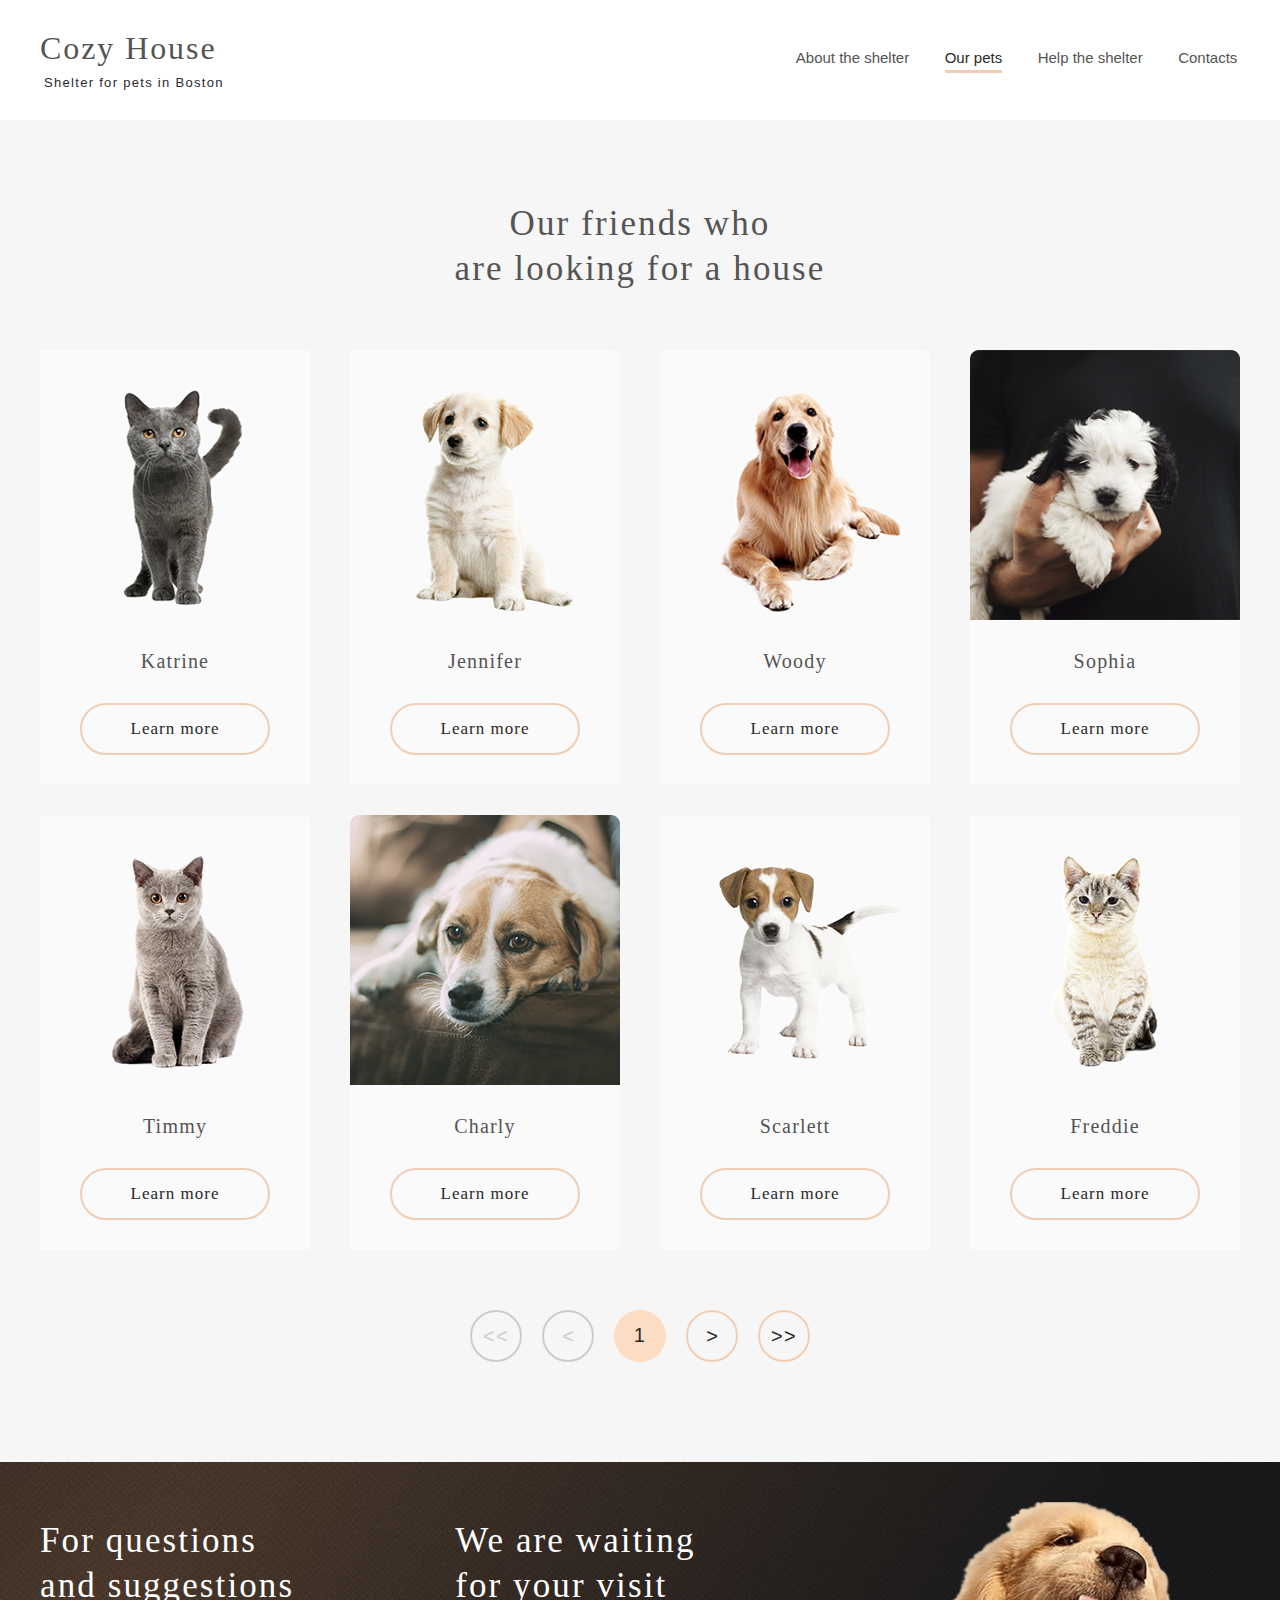
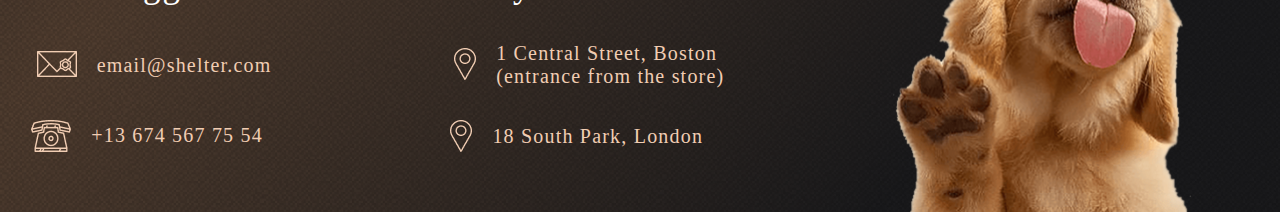
==== pages/pets/index.html @ ce68f72e "asrfgbhjkSDY" ====
<!DOCTYPE html>
<html lang="en">
<head>
  <meta charset="UTF-8">
  <meta name="viewport" content="width=device-width, initial-scale=1.0">
  <title>our pets</title>
  <link rel="stylesheet" href="style.css">
  <script src="script.js"></script>
</head>
<body>
  <header>
    <div class="header-container">
    <div class="logo">
      <h1 class="logo-text">Cozy House</h1>
      <p>Shelter for pets in Boston</p>
    </div>
    <div class="header-references">
      <ul>
        <li><a href="https://bartozzzz-main.netlify.app/">About the shelter</a></li>
        <li><a href="#" class="Our-pets-ref"><span>Our pets</span></a></li>
        <li><a href="#" class="Help-the-shelter-ref">Help the shelter</a></li>
        <li><a href="#footer-background" class="Contacts-ref">Contacts</a></li>
      </ul>
    </div>
  </div>
  </header>
  <section>
    <div class="our-friends">
      <h3>Our friends who<br>
      are looking for a house</h3>
      <div class="first-row-pets">
        <div class="card hover">
          <div class="katrine"></div>
          <p>Katrine</p>
          <button class="hover">Learn more</button>
        </div>
        <div class="card hover">
          <div class="jennifer"></div>
          <p>Jennifer</p>
          <button class="hover">Learn more</button>
        </div>
        <div class="card hover">
          <div class="woody"></div>
          <p>Woody</p>
          <button class="hover">Learn more</button>
        </div>
        <div class="card hover">
          <div class="sophia"></div>
          <p>Sophia</p>
          <button class="hover">Learn more</button>
        </div>
      </div>
      <div class="second-row-pets">
        <div class="card hover">
          <div class="timmy"></div>
          <p>Timmy</p>
          <button class="hover">Learn more</button>
        </div>
        <div class="card hover">
          <div class="charly"></div>
          <p>Charly</p>
          <button class="hover">Learn more</button>
        </div>
        <div class="card hover">
          <div class="scarlett"></div>
          <p>Scarlett</p>
          <button class="hover">Learn more</button>
        </div>
        <div class="card hover">
          <div class="freddie"></div>
          <p>Freddie</p>
          <button class="hover">Learn more</button>
        </div>
      </div>
      <div class="panel-navigation">
        <div class="back-all" onclick="backAll()"><p>&lt;&lt;</p></div>
        <div class="back" onclick="back()"><p>&lt;</p></div>
        <div class="page-number" id="page-number" onclick="pageNumber()"><p>1</p></div>
        <div class="forward" onclick="forwardClick()"><p>&gt;</p></div>
        <div class="forward-all" onclick="forwardAll()"><p>&gt;&gt;</p></div>
      </div>
    </div>
  </section>
  <footer>
    <div class="footer-background" id="footer-background">
      <div class="footer-text">
        <div class="email-phone">
          <h3>For questions<br>
            and suggestions</h3>
            <div class="first-icon-container">
              <div class="phone-mail-bg">
                <div class="mail-icon"></div>
                <a href="https://mail.ru/" class="mail-icon-text">email@shelter.com</a>
              </div>
              <div class="phone-mail-bg">
                <div class="phone-icon"></div>
                <a href="tel:+13 674 567 75 54" class="phone-icon-text">+13 674 567 75 54</a>
              </div>
            </div>
        </div>
        <div class="position">
          <h3>We are waiting<br>
            for your visit</h3>
              <div class="second-icon-container">
                <div class="pin-icon-bg">
                  <div class="pin-icon1"></div>
                  <a href="https://www.google.ru/maps/place/%D0%A6%D0%B8%D1%80%D0%BA/@52.4341317,31.0073716,17z/data=!3m1!4b1!4m13!1m7!3m6!1s0x46d4699b50faf1a5:0x5ecca30fd2361396!2z0JPQvtC80LXQu9GM!3b1!8m2!3d52.4313388!4d30.99367!3m4!1s0x46d469aa9b2a45e5:0xc338badbffaee750!8m2!3d52.4341284!4d31.0095603" class="pin-icon-text1">1 Central Street, Boston<br>(entrance from the store)</a>
                </div>
                <div class="pin-icon-bg">
                  <div class="pin-icon2"></div>
                  <a href="https://www.google.ru/maps/place/%D0%92%D0%B5%D0%BB%D0%B8%D0%BA%D0%B0%D1%8F+%D0%9A%D0%B8%D1%82%D0%B0%D0%B9%D1%81%D0%BA%D0%B0%D1%8F+%D1%81%D1%82%D0%B5%D0%BD%D0%B0/@40.4319118,116.5681862,17z/data=!4m12!1m6!3m5!1s0x35f121d7687f2ccf:0xd040259b950522df!2z0JLQtdC70LjQutCw0Y8g0JrQuNGC0LDQudGB0LrQsNGPINGB0YLQtdC90LA!8m2!3d40.4319077!4d116.5703749!3m4!1s0x35f121d7687f2ccf:0xd040259b950522df!8m2!3d40.4319077!4d116.5703749" class="pin-icon-text2">18 South Park, London</a>
                </div>
              </div>
        </div>
      <div class="footer-bg-dog"></div>
    </div>
  </div>
  </footer>
</body>
</html>
---- pages/pets/style.css ----
* {
  margin: 0 auto;
  padding: 0;
  font-family: Arial, Georgia;
  user-select: none;
}
header {
  width: 1280px;
  height: 120px;
}
.header-container {
  display: inline-flex;
  justify-content: center;
  position: fixed;
  background-color: rgba(255, 255, 255, 1);
}
.header-references li {
  display: inline-flex;
}
.logo-text {
  font-family: Georgia;
  font-style: normal;
  font-weight: normal;
  font-size: 32px;
  line-height: 35px;
  letter-spacing: 0.06em;
  color: rgba(84, 84, 84, 1);
  padding: 31px 0px 9px 40px;
}
.logo p {
  font-family: Arial;
  font-style: normal;
  font-weight: normal;
  font-size: 13px;
  line-height: 15px;
  letter-spacing: 0.1em;
  color: rgba(41, 41, 41, 1);
  padding: 0px 0px 30px 44px;
}
.header-references a {
  text-decoration: none;
  font-family: Arial;
  font-style: normal;
  font-weight: normal;
  font-size: 15px;
  line-height: 24px;
  color: rgba(84, 84, 84, 1);
}
.header-references ul {
  padding: 46px 0px 0px 572px;
}
.Our-pets-ref {
  margin-left: 31px;
}
.Help-the-shelter-ref {
  margin-left: 31px;
}
.Contacts-ref {
  margin-left: 31px;
  margin-right: 41px;
}
.Our-pets-ref span {
  color: rgba(41, 41, 41, 1);
  border-bottom: 3px solid rgba(241, 205, 179, 1);
  padding-bottom: 4px;
}
.header-references a:hover {
  color: rgba(41, 41, 41, 1);
}
.header-references a:active {
  border-bottom: 3px solid rgba(241, 205, 179, 1);
  padding-bottom: 5px;
}
.our-friends {
  width: 1280px;
  height: 1342px;
  background-color: rgba(246, 246, 246, 1);
}
.our-friends h3 {
  text-align: center;
  font-family: Georgia;
  font-style: normal;
  font-weight: normal;
  font-size: 35px;
  line-height: 45px;
  letter-spacing: 0.06em;
  color: rgba(84, 84, 84, 1);
  padding-top: 81px;
}
.first-row-pets {
  display: inline-flex;
  margin-top: 59px;
}
.card {
  width: 270px;
  height: 435px;
  background-color: rgba(250, 250, 250, 1);
  display: flex;
  flex-direction: column;
  align-items: center;
  margin-left: 40px;
}
.card:hover {
  background-color: rgba(255, 255, 255, 1);
}
.katrine {
  background-image: url(assets/katrine.png);
  width: 270px;
  height: 270px;
}
.jennifer {
  background-image: url(assets/jennifer.png);
  width: 270px;
  height: 270px;
}
.woody {
  background-image: url(assets/woody.png);
  width: 270px;
  height: 270px;
}
.sophia {
  background-image: url(assets/sophia.png);
  width: 270px;
  height: 270px;
}
.card p {
  font-family: Georgia;
font-style: normal;
font-weight: normal;
font-size: 20px;
line-height: 23px;
letter-spacing: 0.06em;
color: rgba(84, 84, 84, 1);
padding-top: 30px;
}
.card button {
  width: 190px;
  height: 52px;
  border-radius: 100px;
  background-color: rgba(250, 250, 250, 1);
  font-family: Georgia;
  font-weight: normal;
  font-style: normal;
  color: rgba(41, 41, 41, 1);
  font-size: 17px;
  line-height: 22px;
  letter-spacing: 0.06em;
  text-align: center;
  border: 2px solid #F1CDB3;
  align-items: center;
  margin-top: 30px;
  outline: none;
}
.card button:hover {
  background-color: rgba(255, 255, 255, 1);
  cursor: pointer;
}
.second-row-pets {
  display: inline-flex;
  margin-top: 30px;
}
.timmy {
  background-image: url(assets/timmy.png);
  width: 270px;
  height: 270px;
}
.charly {
  background-image: url(assets/charly.png);
  width: 270px;
  height: 270px;
}
.scarlett {
  background-image: url(assets/scarlet.png);
  width: 270px;
  height: 270px;
}
.freddie {
  background-image: url(assets/freddie.png);
  width: 270px;
  height: 270px;
}
.panel-navigation {
  display: inline-flex;
  margin-top: 60px;
}
.back-all {
  height: 52px;
  width: 52px;
  border: 2px solid rgba(205, 205, 205, 1);
  box-sizing: border-box;
  border-radius: 100px;
  letter-spacing: 0.06em;
  text-align: center;
  padding-top: 13px;
  font-size: 20px;
  margin-left: 470px;
}
.back-all p {
  color: rgba(205, 205, 205, 1);
}
.back-all:hover {
  cursor: pointer;
}
.back {
  height: 52px;
  width: 52px;
  border: 2px solid rgba(205, 205, 205, 1);
  box-sizing: border-box;
  border-radius: 100px;
  text-align: center;
  padding-top: 13px;
  font-size: 20px;
  margin-left: 20px;
}
.back p {
  color: rgba(205, 205, 205, 1);
}
.back:hover {
  cursor: pointer;
}
.page-number {
  height: 52px;
  width: 52px;
  background-color: rgba(253, 220, 196, 1);
  box-sizing: border-box;
  font-family: Georgia;
  font-style: normal;
  font-weight: normal;
  border-radius: 100px;
  text-align: center;
  letter-spacing: 0.06em;
  line-height: 23px;
  padding-top: 14px;
  font-size: 20px;
  margin-left: 20px;
}
.page-number p {
  color: rgba(41, 41, 41, 1);
}
.page-number:hover {
  cursor: pointer;
  background-color: rgba(241, 205, 179, 1);
}
.forward {
  height: 52px;
  width: 52px;
  border: 2px solid #F1CDB3;
  box-sizing: border-box;
  border-radius: 100px;
  text-align: center;
  padding-top: 13px;
  font-size: 20px;
  margin-left: 20px;
}
.forward p {
  color: rgba(41, 41, 41, 1);
}
.forward:hover {
  cursor: pointer;
}
.forward-all {
  height: 52px;
  width: 52px;
  border: 2px solid #F1CDB3;
  box-sizing: border-box;
  letter-spacing: 0.06em;
  border-radius: 100px;
  text-align: center;
  padding-top: 13px;
  font-size: 20px;
  margin-left: 20px;
}
.forward-all p {
  color: rgba(41, 41, 41, 1);
}
.forward-all:hover {
  cursor: pointer;
}
.footer-background {
  background-image: url(assets/footer-gradient-background.png);
  height: 350px;
  width: 1280px;
}
.footer-text {
  display: inline-flex;
}
.footer-bg-dog {
  background-image: url(assets/footer-puppy.png);
  width: 300px;
  height: 310px;
  margin: 40px 0px 0px 168px;
}
.email-phone {
  padding-top: 56px;
}
.first-icon-container {
  display: flex;
  flex-direction: column;
}
.second-icon-container {
  display: flex;
  flex-direction: column;
}
.position {
  padding-top: 56px;
}
.email-phone h3 {
  font-family: Georgia;
  font-style: normal;
  font-weight: normal;
  font-size: 35px;
  line-height: 45px;
  letter-spacing: 0.06em;
  color: rgba(255, 255, 255, 1);
  padding-left: 40px;
}
.position h3 {
  font-family: Georgia;
  font-style: normal;
  font-weight: normal;
  font-size: 35px;
  line-height: 45px;
  letter-spacing: 0.06em;
  color: rgba(255, 255, 255, 1);
  padding-left: 161px;
}
.mail-icon-text {
  text-decoration: none;
  font-family: Georgia;
  font-style: normal;
  font-weight: normal;
  font-size: 20px;
  line-height: 23px;
  letter-spacing: 0.06em;
  color: rgba(241, 205, 179, 1);
  padding: 45px 0px 0px 20px;
}
.mail-icon {
  background-image: url(assets/mail.png);
  width: 40px;
  height: 26px;
  margin: 43px 0px 0px 14px;
}
.mail-icon:hover {
  cursor: pointer;
}
.mail-icon a:hover {
  cursor: pointer;
}
.phone-icon:hover {
  cursor: pointer;
}
.phone-icon a:hover {
  cursor: pointer;
}
.pin-icon1 a:hover {
  cursor: pointer;
}
.pin-icon1:hover {
  cursor: pointer;
}
.pin-icon2 a:hover {
  cursor: pointer;
}
.pin-icon2:hover {
  cursor: pointer;
}
.phone-icon-text {
  text-decoration: none;
  font-family: Georgia;
  font-style: normal;
  font-weight: normal;
  font-size: 20px;
  line-height: 23px;
  letter-spacing: 0.06em;
  color: rgba(241, 205, 179, 1);
  padding: 42px 0px 0px 20px;
}
.phone-icon {
  background-image: url(assets/phone.png);
  width: 40px;
  height: 32px;
  margin-top: 43px;
}
.phone-mail-bg {
  display: inline-flex;
  align-content: center;
  align-items: center;
}
.pin-icon-text1 {
  text-decoration: none;
  font-family: Georgia;
  font-style: normal;
  font-weight: normal;
  font-size: 20px;
  line-height: 23px;
  letter-spacing: 0.06em;
  color: rgba(241, 205, 179, 1);
  padding: 34px 0px 0px 20px;
}
.pin-icon1 {
  background-image: url(assets/pin.png);
  width: 22px;
  height: 32px;
  margin: 40px 0px 0px 160px;
}
.pin-icon-text2 {
  text-decoration: none;
  font-family: Georgia;
  font-style: normal;
  font-weight: normal;
  font-size: 20px;
  line-height: 23px;
  letter-spacing: 0.06em;
  color: rgba(241, 205, 179, 1);
  padding: 37px 0px 0px 20px;
}
.pin-icon2 {
  background-image: url(assets/pin.png);
  width: 22px;
  height: 32px;
  margin: 32px 0px 0px 135px;
}
.pin-icon-bg {
  display: flex;
}
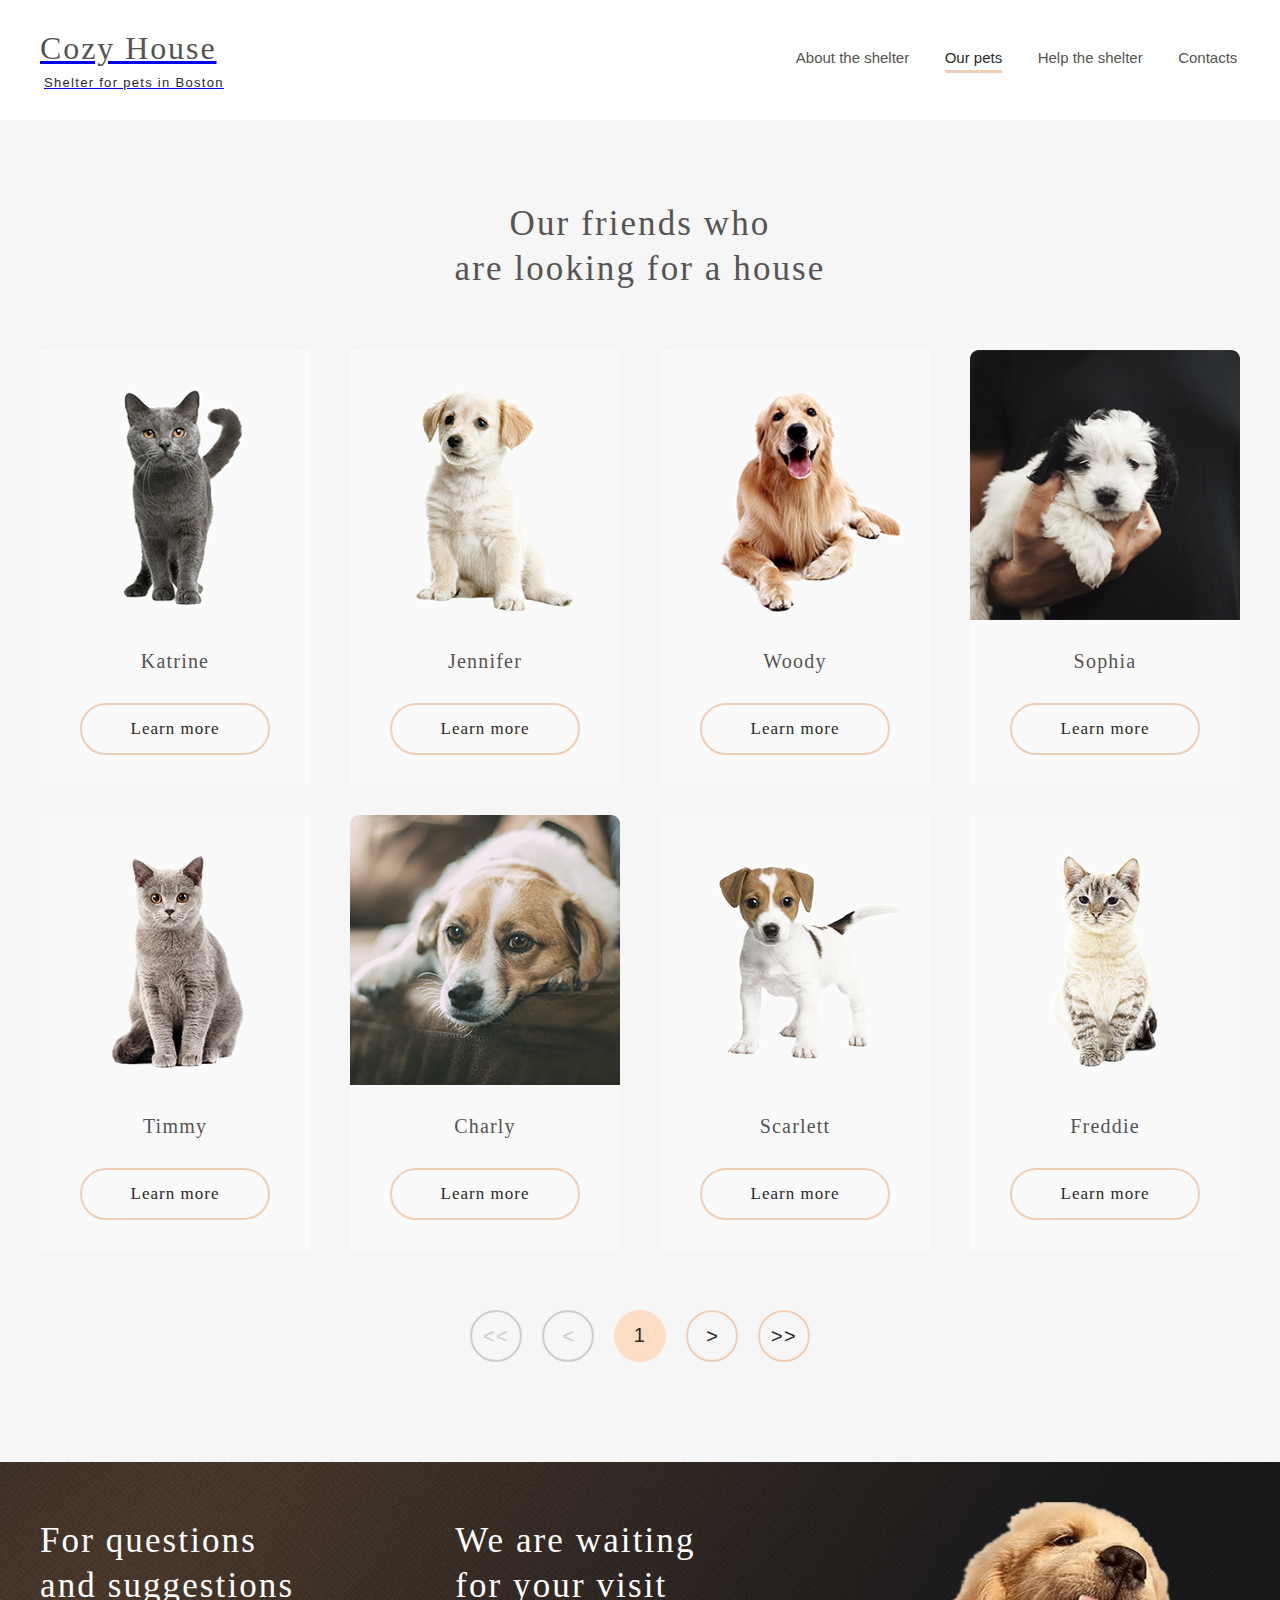
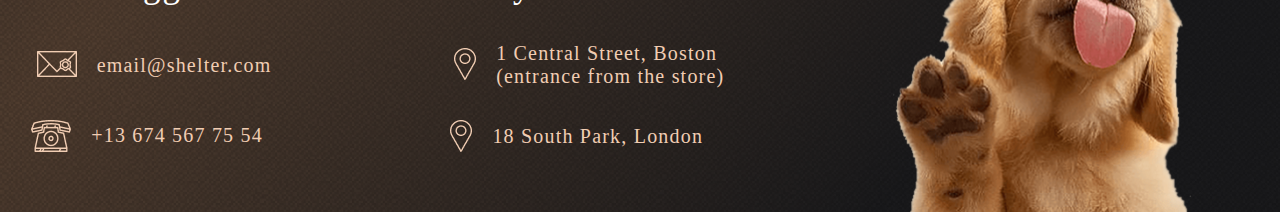
==== commit a3d66253: "feat: fix link on the pets page" ====
--- a/pages/pets/index.html
+++ b/pages/pets/index.html
@@ -11,12 +11,14 @@
   <header>
     <div class="header-container">
     <div class="logo">
-      <h1 class="logo-text">Cozy House</h1>
-      <p>Shelter for pets in Boston</p>
+      <a href="https://bartozzzz.github.io/shelter/pages/main/">
+        <h1 class="logo-text">Cozy House</h1>
+        <p>Shelter for pets in Boston</p>
+      </a>
     </div>
     <div class="header-references">
       <ul>
-        <li><a href="https://bartozzzz-main.netlify.app/">About the shelter</a></li>
+        <li><a href="https://bartozzzz.github.io/shelter/pages/main/">About the shelter</a></li>
         <li><a href="#" class="Our-pets-ref"><span>Our pets</span></a></li>
         <li><a href="#" class="Help-the-shelter-ref">Help the shelter</a></li>
         <li><a href="#footer-background" class="Contacts-ref">Contacts</a></li>
--- a/pages/pets/style.css
+++ b/pages/pets/style.css
@@ -16,6 +16,9 @@
 }
 .header-references li {
   display: inline-flex;
+}
+.logo {
+  cursor: pointer;
 }
 .logo-text {
   font-family: Georgia;
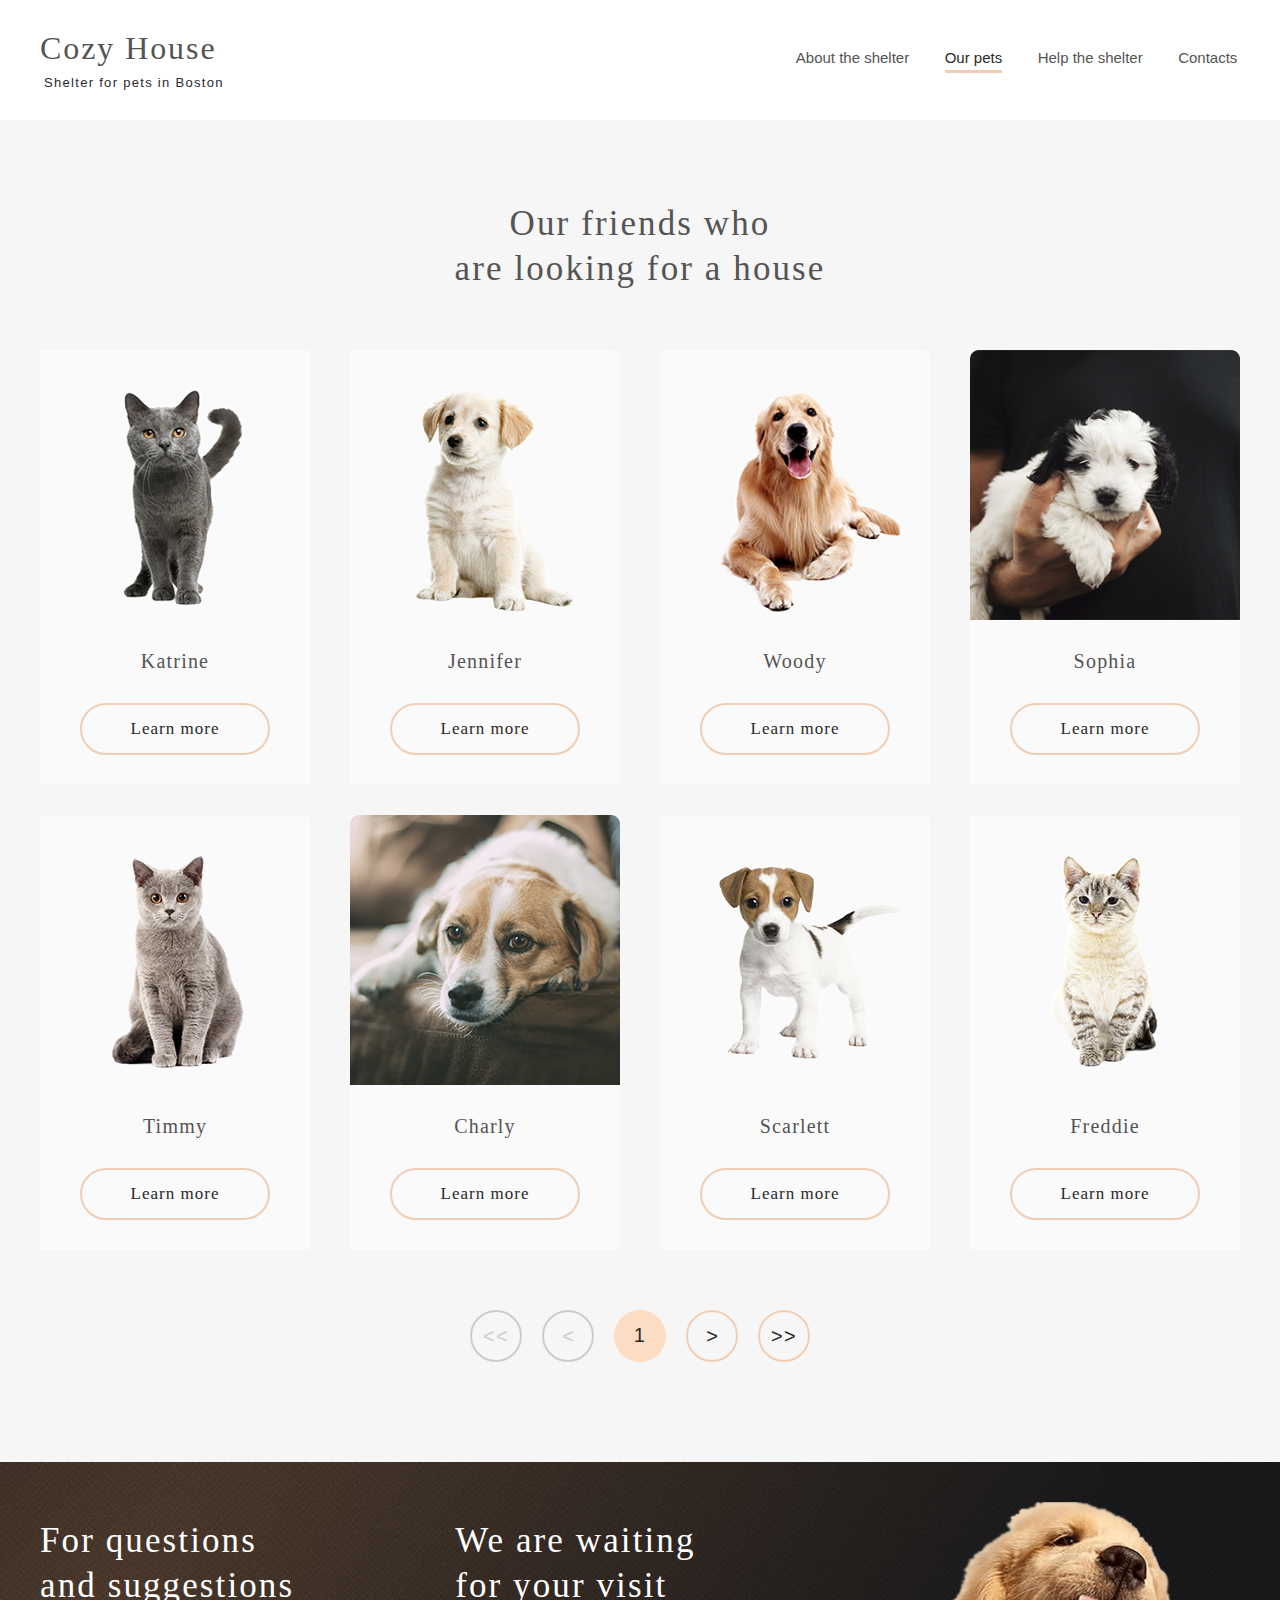
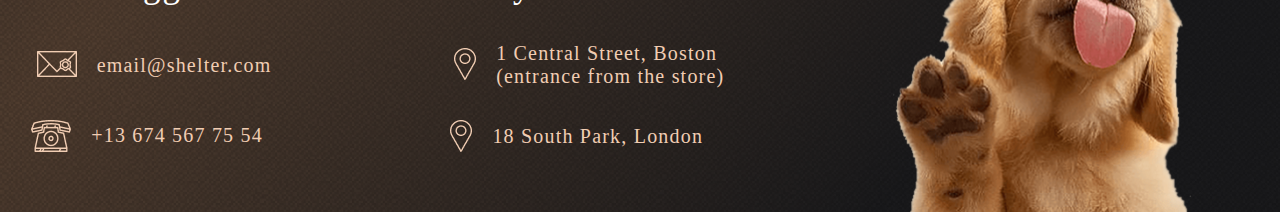
==== commit d68a7f13: "fix: change link style" ====
--- a/pages/pets/index.html
+++ b/pages/pets/index.html
@@ -18,10 +18,10 @@
     </div>
     <div class="header-references">
       <ul>
-        <li><a href="https://bartozzzz.github.io/shelter/pages/main/">About the shelter</a></li>
-        <li><a href="#" class="Our-pets-ref"><span>Our pets</span></a></li>
-        <li><a href="#" class="Help-the-shelter-ref">Help the shelter</a></li>
-        <li><a href="#footer-background" class="Contacts-ref">Contacts</a></li>
+        <li><a href="https://bartozzzz.github.io/shelter/pages/main/" class="hover-link">About the shelter</a></li>
+        <li><a href="#" class="Our-pets-ref hover-link"><span>Our pets</span></a></li>
+        <li><a href="#" class="Help-the-shelter-ref disable-link">Help the shelter</a></li>
+        <li><a href="#" class="Contacts-ref disable-link">Contacts</a></li>
       </ul>
     </div>
   </div>
--- a/pages/pets/style.css
+++ b/pages/pets/style.css
@@ -4,6 +4,9 @@
   font-family: Arial, Georgia;
   user-select: none;
 }
+button {
+  outline: none;
+}
 header {
   width: 1280px;
   height: 120px;
@@ -20,6 +23,9 @@
 .logo {
   cursor: pointer;
 }
+.logo a {
+  text-decoration: none;
+}
 .logo-text {
   font-family: Georgia;
   font-style: normal;
@@ -67,8 +73,11 @@
   border-bottom: 3px solid rgba(241, 205, 179, 1);
   padding-bottom: 4px;
 }
-.header-references a:hover {
-  color: rgba(41, 41, 41, 1);
+.hover-link:hover {
+  color: rgba(41, 41, 41, 1);
+}
+.disable-link {
+  cursor: default;
 }
 .header-references a:active {
   border-bottom: 3px solid rgba(241, 205, 179, 1);
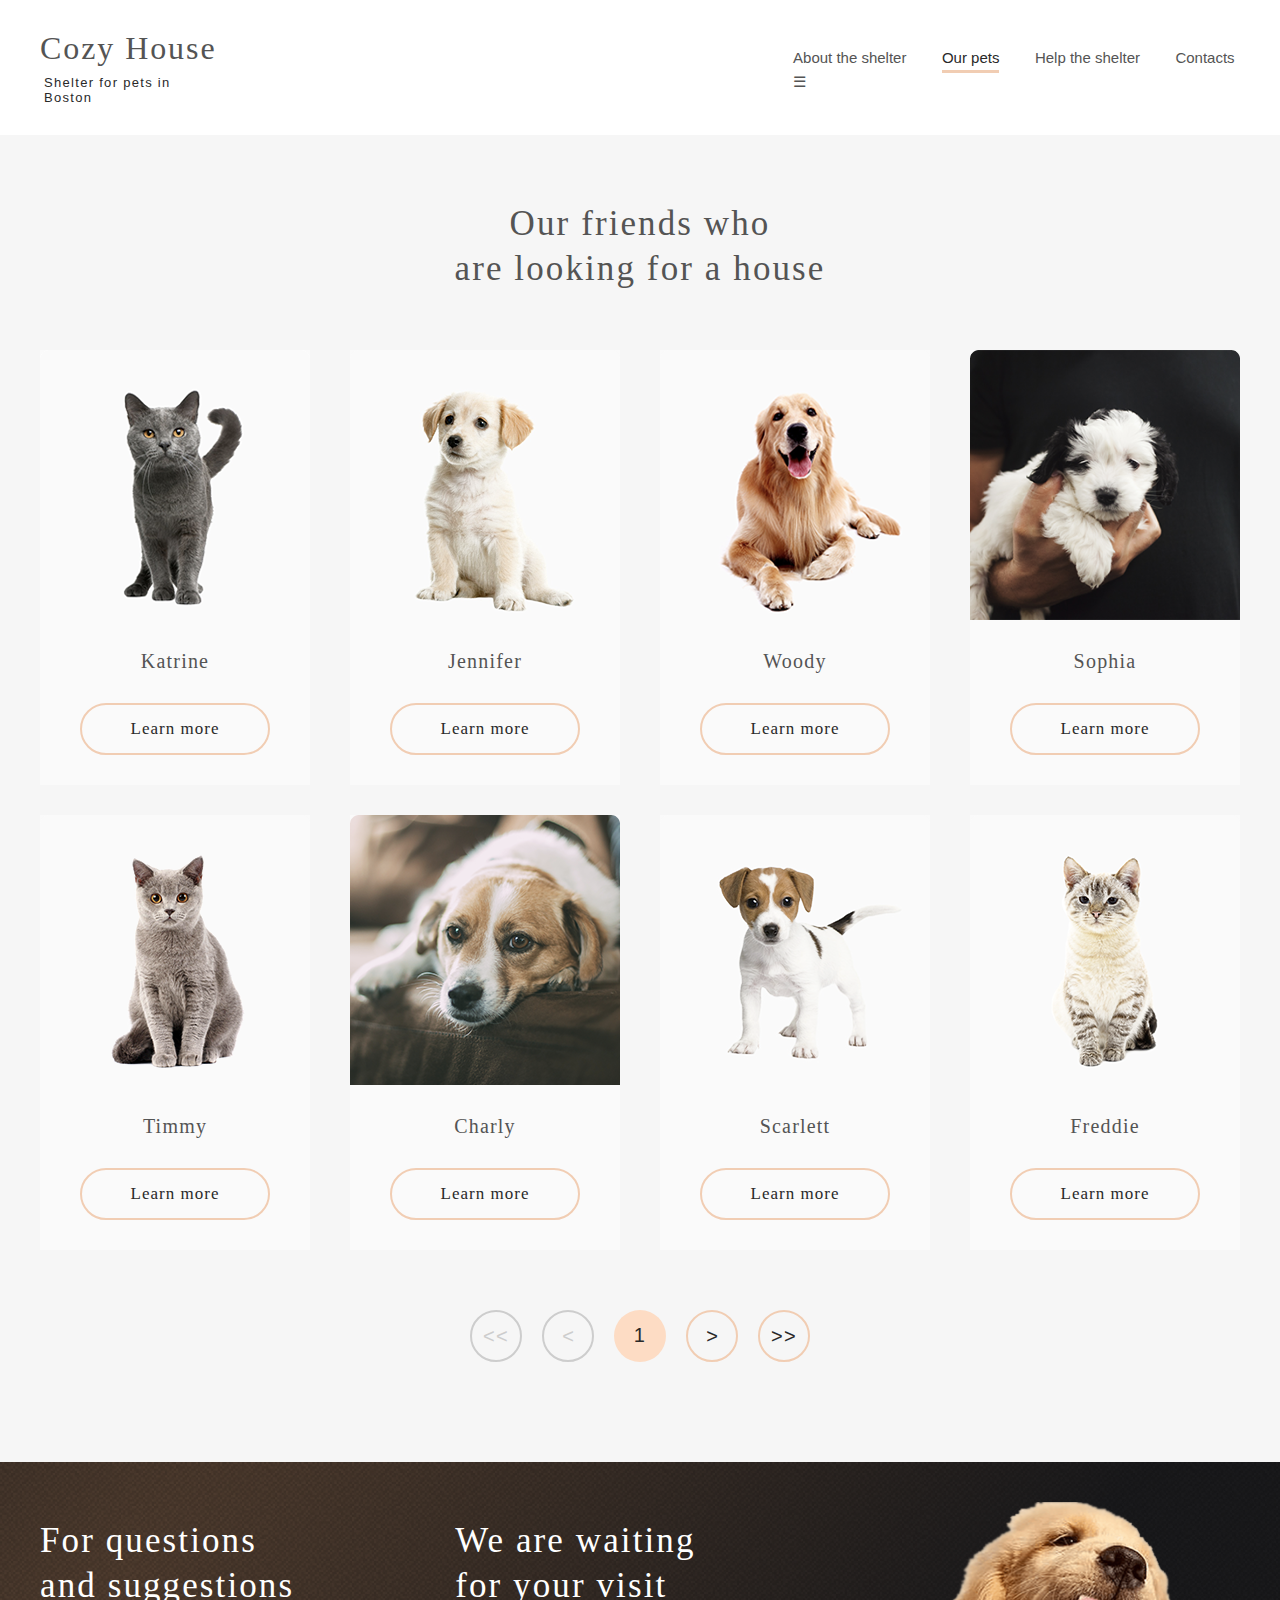
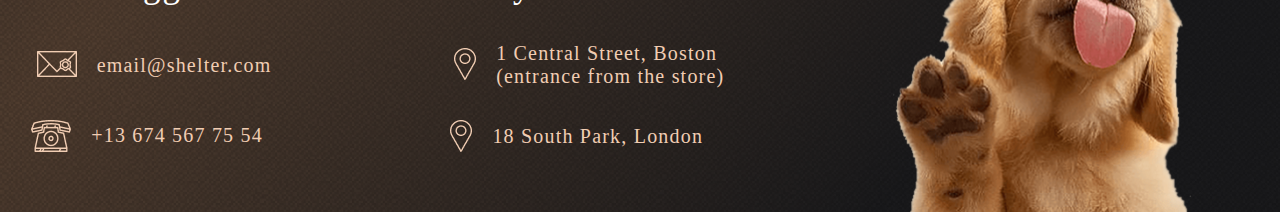
==== commit c287b594: "feat: add adaptive" ====
--- a/pages/pets/index.html
+++ b/pages/pets/index.html
@@ -16,12 +16,13 @@
         <p>Shelter for pets in Boston</p>
       </a>
     </div>
-    <div class="header-references">
+    <div class="header-references" id="references">
       <ul>
         <li><a href="https://bartozzzz.github.io/shelter/pages/main/" class="hover-link">About the shelter</a></li>
         <li><a href="#" class="Our-pets-ref hover-link"><span>Our pets</span></a></li>
         <li><a href="#" class="Help-the-shelter-ref disable-link">Help the shelter</a></li>
         <li><a href="#" class="Contacts-ref disable-link">Contacts</a></li>
+        <li><a href="#" id="menu" class="icon">&#9776;</a></li>
       </ul>
     </div>
   </div>
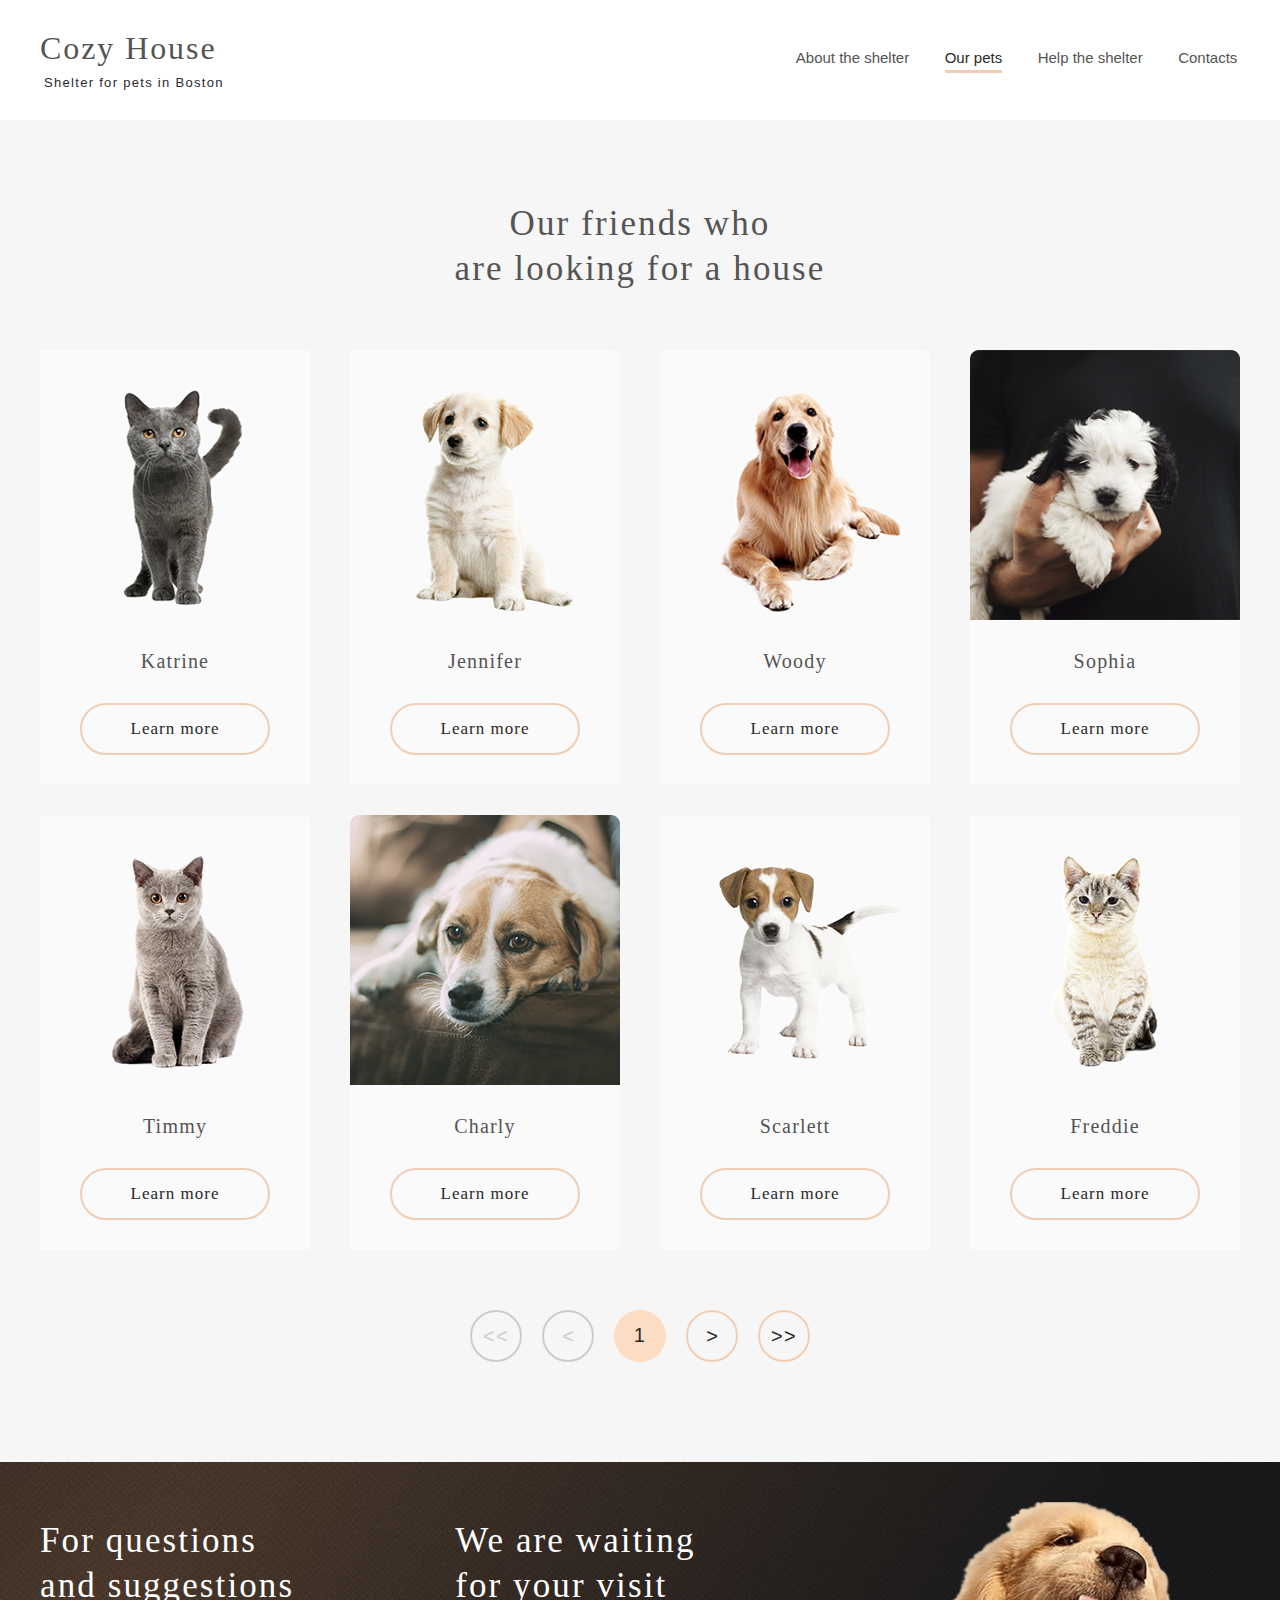
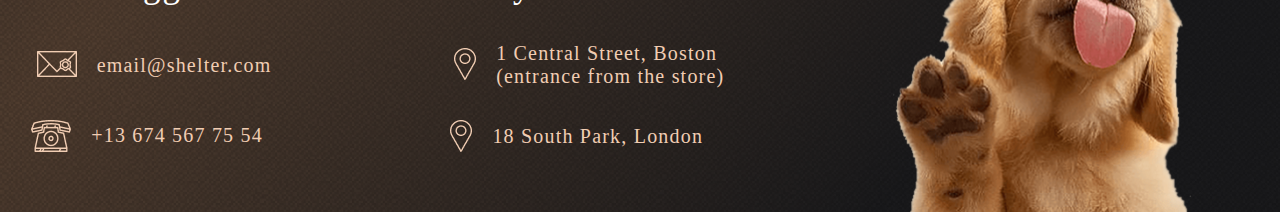
==== commit d160b737: "fix: add new screen parametres" ====
--- a/pages/pets/index.html
+++ b/pages/pets/index.html
@@ -16,13 +16,12 @@
         <p>Shelter for pets in Boston</p>
       </a>
     </div>
-    <div class="header-references" id="references">
+    <div class="header-references">
       <ul>
         <li><a href="https://bartozzzz.github.io/shelter/pages/main/" class="hover-link">About the shelter</a></li>
         <li><a href="#" class="Our-pets-ref hover-link"><span>Our pets</span></a></li>
         <li><a href="#" class="Help-the-shelter-ref disable-link">Help the shelter</a></li>
         <li><a href="#" class="Contacts-ref disable-link">Contacts</a></li>
-        <li><a href="#" id="menu" class="icon">&#9776;</a></li>
       </ul>
     </div>
   </div>
